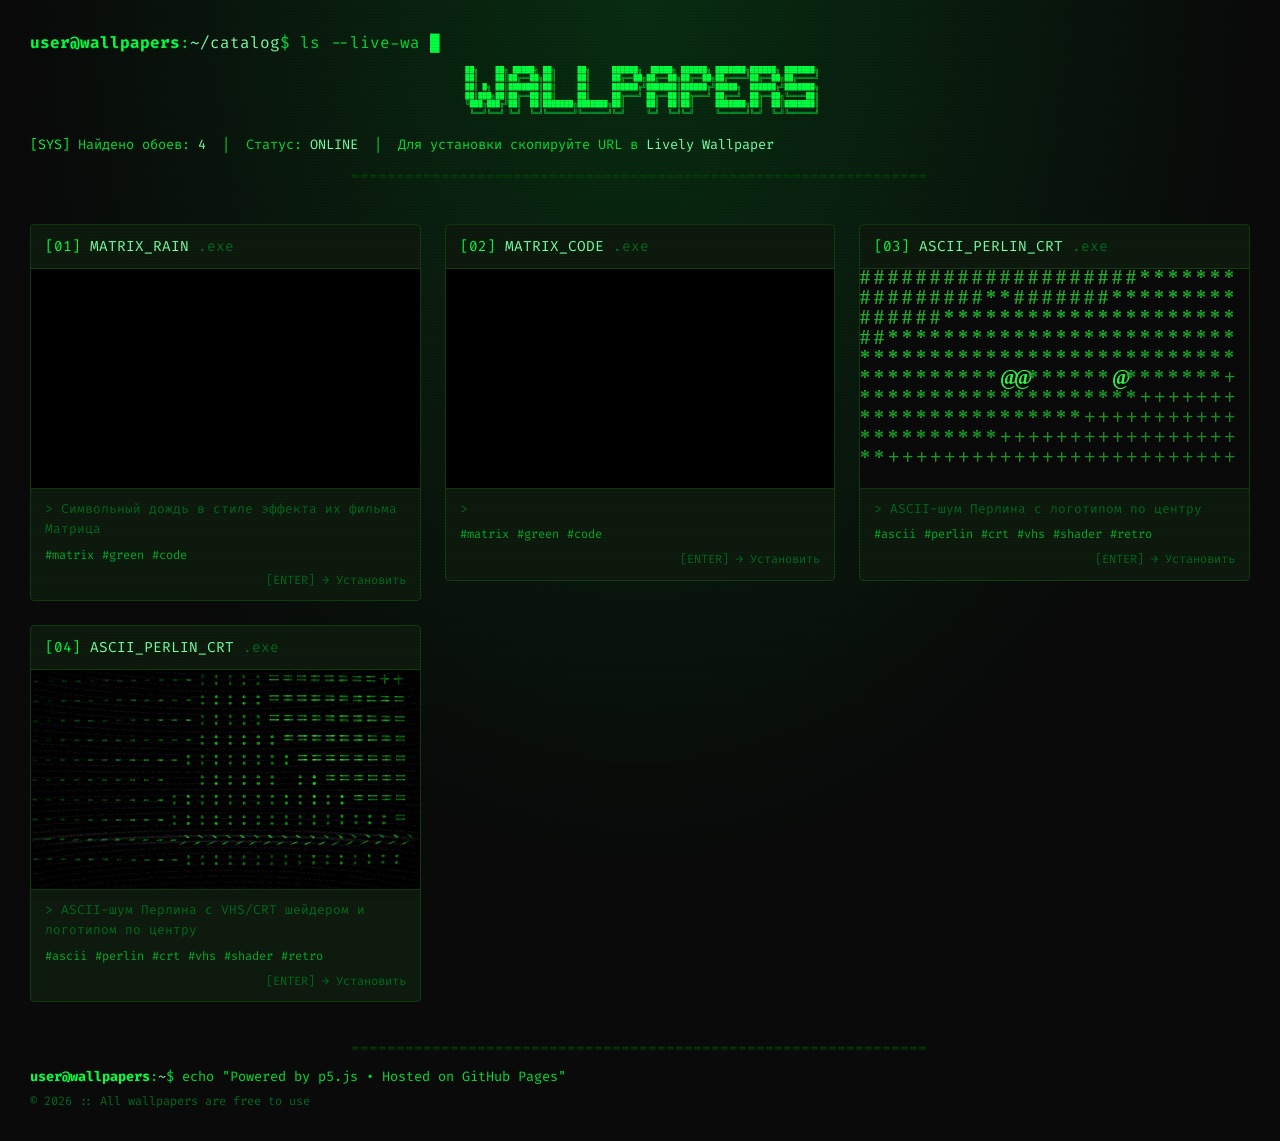
==== index.html @ b3fc092f "add ascii-perlin" ====
<!DOCTYPE html>
<html lang="ru">
<head>
  <meta charset="utf-8">
  <meta name="viewport" content="width=device-width, initial-scale=1.0">
  <title>wallpaper_hub :: terminal</title>
  <link rel="stylesheet" href="style.css">
</head>
<body>

  <!-- Фоновый эффект сканлайнов -->
  <div class="scanlines"></div>
  <div class="flicker"></div>

  <!-- Верхняя панель -->
  <header>
    <div class="header-line">
      <span class="prompt">user@wallpapers</span>:<span class="path">~/catalog</span>$
      <span class="typed">ls --live-wallpapers</span>
      <span class="cursor">█</span>
    </div>
    <div class="header-ascii">
<pre>
 ██╗    ██╗ █████╗ ██╗     ██╗     ██████╗  █████╗ ██████╗ ███████╗██████╗ ███████╗
 ██║    ██║██╔══██╗██║     ██║     ██╔══██╗██╔══██╗██╔══██╗██╔════╝██╔══██╗██╔════╝
 ██║ █╗ ██║███████║██║     ██║     ██████╔╝███████║██████╔╝█████╗  ██████╔╝███████╗
 ██║███╗██║██╔══██║██║     ██║     ██╔═══╝ ██╔══██║██╔═══╝ ██╔══╝  ██╔══██╗╚════██║
 ╚███╔███╔╝██║  ██║███████╗███████╗██║     ██║  ██║██║     ███████╗██║  ██║███████║
  ╚══╝╚══╝ ╚═╝  ╚═╝╚══════╝╚══════╝╚═╝     ╚═╝  ╚═╝╚═╝     ╚══════╝╚═╝  ╚═╝╚══════╝
</pre>
    </div>
    <p class="sys-info">
      <span class="green">[SYS]</span> Найдено обоев: <span id="count" class="bright">0</span>
      &nbsp;|&nbsp; Статус: <span class="bright">ONLINE</span>
      &nbsp;|&nbsp; Для установки скопируйте URL в <span class="bright">Lively Wallpaper</span>
    </p>
    <div class="divider">════════════════════════════════════════════════════════════════</div>
  </header>

  <!-- Галерея -->
  <main class="gallery" id="gallery"></main>

  <!-- Подвал -->
  <footer>
    <div class="divider">════════════════════════════════════════════════════════════════</div>
    <p>
      <span class="prompt">user@wallpapers</span>:<span class="path">~</span>$
      echo "Powered by p5.js • Hosted on GitHub Pages"
    </p>
    <p class="dim">© 2026 :: All wallpapers are free to use</p>
  </footer>

  <!-- Модальное окно -->
  <div class="modal" id="modal">
    <div class="modal-content">
      <div class="modal-header">
        <span class="bright" id="modal-title"></span>
        <span class="close" id="modal-close">[X]</span>
      </div>
      <div class="modal-body">
        <p><span class="green">&gt;</span> <span id="modal-desc" class="dim"></span></p>

        <p class="label"><span class="green">[URL]</span> Ссылка для Lively Wallpaper:</p>
        <div class="url-box">
          <input type="text" id="modal-url" readonly>
          <button id="copy-btn">[COPY]</button>
        </div>
        <p id="copy-status" class="copy-status"></p>

        <div class="instructions">
          <p class="green">┌─ Инструкция ─────────────────────────┐</p>
          <p class="green">│ 1. Скопируйте URL выше &nbsp;&nbsp;&nbsp;&nbsp;&nbsp;&nbsp;&nbsp;&nbsp;&nbsp;&nbsp;&nbsp;&nbsp;&nbsp;&nbsp;│</p>
          <p class="green">│ 2. Откройте <span class="bright">Lively Wallpaper</span> &nbsp;&nbsp;&nbsp;&nbsp;&nbsp;&nbsp;&nbsp;&nbsp;│</p>
          <p class="green">│ 3. Нажмите <span class="bright">[+]</span> → вставьте URL &nbsp;&nbsp;&nbsp;&nbsp;&nbsp;&nbsp;&nbsp;│</p>
          <p class="green">│ 4. Готово! &nbsp;&nbsp;&nbsp;&nbsp;&nbsp;&nbsp;&nbsp;&nbsp;&nbsp;&nbsp;&nbsp;&nbsp;&nbsp;&nbsp;&nbsp;&nbsp;&nbsp;&nbsp;&nbsp;&nbsp;&nbsp;&nbsp;&nbsp;&nbsp;&nbsp;&nbsp;│</p>
          <p class="green">└──────────────────────────────────────┘</p>
        </div>

        <a id="modal-preview" href="#" target="_blank" class="btn-preview">[&gt; PREVIEW]</a>
      </div>
    </div>
  </div>

  <script>
    const GITHUB_PAGES_BASE = 'https://invaer.github.io/my-wallpapers';

    const wallpapers = [
      {
        id: 'matrix-rain',
        title: 'MATRIX_RAIN',
        desc: 'Символьный дождь в стиле эффекта их фильма Матрица',
        tags: ['matrix', 'green', 'code']
      },
      {
        id: 'matrix-code',
        title: 'MATRIX_CODE',
        desc: '',
        tags: ['matrix', 'green', 'code']
      },
      {
        id: 'ascii-perlin',
        title: 'ASCII_PERLIN_CRT',
        desc: 'ASCII-шум Перлина с логотипом по центру',
        tags: ['ascii', 'perlin', 'crt', 'vhs', 'shader', 'retro']
      },
      // {
      //   id: 'ascii-perlin',
      //   title: 'ASCII_PERLIN_CRT',
      //   desc: 'ASCII-шум Перлина с логотипом по центру',
      //   tags: ['ascii', 'perlin', 'crt', 'vhs', 'shader', 'retro']
      // },
      {
        id: 'ascii-perlin-crt',
        title: 'ASCII_PERLIN_CRT',
        desc: 'ASCII-шум Перлина с VHS/CRT шейдером и логотипом по центру',
        tags: ['ascii', 'perlin', 'crt', 'vhs', 'shader', 'retro']
      }
    ];

    const gallery = document.getElementById('gallery');
    const countEl = document.getElementById('count');
    countEl.textContent = wallpapers.length;

    wallpapers.forEach((w, index) => {
      const card = document.createElement('div');
      card.className = 'card';
      card.innerHTML = `
        <div class="card-border">
          <div class="card-header">
            <span class="green">[${ (index + 1).toString().padStart(2, '0') }]</span>
            <span class="bright">${w.title}</span>
            <span class="dim">.exe</span>
          </div>
          <div class="card-preview">
            <iframe src="wallpapers/${w.id}/index.html" loading="lazy"></iframe>
            <div class="card-scanline"></div>
          </div>
          <div class="card-footer">
            <p class="dim">&gt; ${w.desc}</p>
            <div class="tags">
              ${w.tags.map(t => `<span class="tag">#${t}</span>`).join(' ')}
            </div>
            <p class="run-hint">[ENTER] → Установить</p>
          </div>
        </div>
      `;
      card.addEventListener('click', () => openModal(w));
      gallery.appendChild(card);
    });

    // Модалка
    const modal = document.getElementById('modal');
    const modalTitle = document.getElementById('modal-title');
    const modalDesc = document.getElementById('modal-desc');
    const modalUrl = document.getElementById('modal-url');
    const modalPreview = document.getElementById('modal-preview');
    const copyBtn = document.getElementById('copy-btn');
    const copyStatus = document.getElementById('copy-status');
    const modalClose = document.getElementById('modal-close');

    function openModal(w) {
      const url = `${GITHUB_PAGES_BASE}/wallpapers/${w.id}/index.html`;
      modalTitle.textContent = w.title;
      modalDesc.textContent = w.desc;
      modalUrl.value = url;
      modalPreview.href = url;
      copyStatus.textContent = '';
      copyBtn.textContent = '[COPY]';
      modal.classList.add('active');
    }

    modalClose.addEventListener('click', () => modal.classList.remove('active'));
    modal.addEventListener('click', (e) => {
      if (e.target === modal) modal.classList.remove('active');
    });
    document.addEventListener('keydown', (e) => {
      if (e.key === 'Escape') modal.classList.remove('active');
    });

    copyBtn.addEventListener('click', () => {
      navigator.clipboard.writeText(modalUrl.value).then(() => {
        copyBtn.textContent = '[OK!]';
        copyStatus.textContent = '> URL скопирован в буфер обмена ✓';
        copyStatus.style.color = '#00ff41';
        setTimeout(() => {
          copyBtn.textContent = '[COPY]';
          copyStatus.textContent = '';
        }, 3000);
      });
    });

    // Эффект печатания в заголовке
    const typedEl = document.querySelector('.typed');
    const fullText = typedEl.textContent;
    typedEl.textContent = '';
    let charIndex = 0;
    function typeWriter() {
      if (charIndex < fullText.length) {
        typedEl.textContent += fullText.charAt(charIndex);
        charIndex++;
        setTimeout(typeWriter, 60 + Math.random() * 80);
      }
    }
    setTimeout(typeWriter, 500);
  </script>

</body>
</html>
---- style.css ----
/* ═══════════════════════════════════════
   ШРИФТЫ
   ═══════════════════════════════════════ */
@import url('https://fonts.googleapis.com/css2?family=Fira+Code:wght@400;700&display=swap');

/* ═══════════════════════════════════════
   БАЗОВЫЕ
   ═══════════════════════════════════════ */
* {
  margin: 0;
  padding: 0;
  box-sizing: border-box;
}

:root {
  --green: #00ff41;
  --green-dim: #00aa2a;
  --green-dark: #004d00;
  --green-glow: rgba(0, 255, 65, 0.15);
  --bg: #0a0a0a;
  --bg-card: #0d1a0d;
  --border: #0f3d0f;
  --text: #00dd36;
  --text-dim: #006b1d;
  --bright: #7dffaa;
}

html {
  scrollbar-width: thin;
  scrollbar-color: var(--green-dark) var(--bg);
}

body {
  font-family: 'Fira Code', 'Courier New', monospace;
  background: var(--bg);
  color: var(--text);
  min-height: 100vh;
  line-height: 1.6;
  position: relative;
  overflow-x: hidden;
}

/* ═══════════════════════════════════════
   ЭФФЕКТЫ ТЕРМИНАЛА
   ═══════════════════════════════════════ */
.scanlines {
  position: fixed;
  inset: 0;
  pointer-events: none;
  z-index: 9999;
  background: repeating-linear-gradient(
    0deg,
    rgba(0, 0, 0, 0.08) 0px,
    rgba(0, 0, 0, 0.08) 1px,
    transparent 1px,
    transparent 3px
  );
}

.flicker {
  position: fixed;
  inset: 0;
  pointer-events: none;
  z-index: 9998;
  animation: flicker 0.15s infinite;
  opacity: 0;
}

@keyframes flicker {
  0%   { opacity: 0; }
  5%   { opacity: 0.02; }
  10%  { opacity: 0; }
  15%  { opacity: 0.03; }
  20%  { opacity: 0; }
  100% { opacity: 0; }
}

/* Свечение от текста на body */
body::before {
  content: '';
  position: fixed;
  inset: 0;
  pointer-events: none;
  background: radial-gradient(ellipse at 50% 0%, var(--green-glow) 0%, transparent 70%);
  z-index: -1;
}

/* ═══════════════════════════════════════
   УТИЛИТЫ
   ═══════════════════════════════════════ */
.green   { color: var(--green); }
.bright  { color: var(--bright); text-shadow: 0 0 8px var(--green-glow); }
.dim     { color: var(--text-dim); }

.prompt  { color: var(--green); font-weight: 700; }
.path    { color: var(--bright); }

.cursor {
  animation: blink 1s step-end infinite;
  color: var(--green);
}

@keyframes blink {
  50% { opacity: 0; }
}

.divider {
  color: var(--green-dark);
  text-align: center;
  overflow: hidden;
  font-size: 0.7rem;
  letter-spacing: 2px;
  padding: 8px 0;
}

/* ═══════════════════════════════════════
   HEADER
   ═══════════════════════════════════════ */
header {
  padding: 30px 30px 10px;
  max-width: 1400px;
  margin: 0 auto;
}

.header-line {
  font-size: 1rem;
  margin-bottom: 10px;
}

.header-ascii {
  text-align: center;
  overflow-x: auto;
}

.header-ascii pre {
  color: var(--green);
  font-size: 0.45rem;
  line-height: 1.2;
  display: inline-block;
  text-shadow: 0 0 10px var(--green-glow), 0 0 20px var(--green-glow);
}

.sys-info {
  font-size: 0.85rem;
  margin: 12px 0 4px;
}

/* ═══════════════════════════════════════
   ГАЛЕРЕЯ
   ═══════════════════════════════════════ */
.gallery {
  display: grid;
  grid-template-columns: repeat(auto-fill, minmax(380px, 1fr));
  gap: 24px;
  padding: 20px 30px;
  max-width: 1400px;
  margin: 0 auto;
}

/* ═══════════════════════════════════════
   КАРТОЧКА
   ═══════════════════════════════════════ */
.card {
  cursor: pointer;
  transition: transform 0.2s;
}

.card:hover {
  transform: scale(1.02);
}

.card:hover .card-border {
  border-color: var(--green);
  box-shadow:
    0 0 15px var(--green-glow),
    inset 0 0 15px var(--green-glow);
}

.card:hover .run-hint {
  color: var(--green);
}

.card-border {
  border: 1px solid var(--border);
  border-radius: 4px;
  background: var(--bg-card);
  overflow: hidden;
  transition: border-color 0.3s, box-shadow 0.3s;
}

.card-header {
  padding: 10px 14px;
  border-bottom: 1px solid var(--border);
  font-size: 0.9rem;
}

.card-preview {
  position: relative;
  aspect-ratio: 16 / 9;
  overflow: hidden;
  background: #000;
}

.card-preview iframe {
  width: 100%;
  height: 100%;
  border: none;
  pointer-events: none;
}

.card-scanline {
  position: absolute;
  inset: 0;
  pointer-events: none;
  background: repeating-linear-gradient(
    0deg,
    rgba(0, 0, 0, 0.06) 0px,
    rgba(0, 0, 0, 0.06) 1px,
    transparent 1px,
    transparent 2px
  );
}

.card-footer {
  padding: 10px 14px;
  border-top: 1px solid var(--border);
}

.card-footer p {
  font-size: 0.8rem;
}

.tags {
  margin: 6px 0;
  display: flex;
  gap: 8px;
  flex-wrap: wrap;
}

.tag {
  color: var(--green-dim);
  font-size: 0.75rem;
}

.run-hint {
  color: var(--text-dim);
  font-size: 0.75rem !important;
  text-align: right;
  transition: color 0.3s;
}

/* ═══════════════════════════════════════
   МОДАЛКА
   ═══════════════════════════════════════ */
.modal {
  display: none;
  position: fixed;
  inset: 0;
  background: rgba(0, 0, 0, 0.85);
  z-index: 5000;
  justify-content: center;
  align-items: center;
}

.modal.active {
  display: flex;
}

.modal-content {
  background: var(--bg);
  border: 1px solid var(--green);
  border-radius: 4px;
  max-width: 560px;
  width: 92%;
  box-shadow: 0 0 30px var(--green-glow), 0 0 60px rgba(0, 255, 65, 0.05);
}

.modal-header {
  display: flex;
  justify-content: space-between;
  align-items: center;
  padding: 12px 16px;
  border-bottom: 1px solid var(--border);
}

.modal-header .close {
  color: var(--text-dim);
  cursor: pointer;
  font-size: 0.9rem;
  transition: color 0.2s;
}

.modal-header .close:hover {
  color: #ff4444;
}

.modal-body {
  padding: 16px;
}

.modal-body .label {
  margin: 16px 0 8px;
  font-size: 0.85rem;
}

.url-box {
  display: flex;
  gap: 8px;
}

.url-box input {
  flex: 1;
  padding: 8px 12px;
  border: 1px solid var(--border);
  border-radius: 2px;
  background: #050505;
  color: var(--green);
  font-family: 'Fira Code', monospace;
  font-size: 0.8rem;
}

.url-box input:focus {
  outline: none;
  border-color: var(--green);
  box-shadow: 0 0 8px var(--green-glow);
}

.url-box button {
  padding: 8px 16px;
  border: 1px solid var(--green);
  border-radius: 2px;
  background: transparent;
  color: var(--green);
  font-family: 'Fira Code', monospace;
  font-size: 0.85rem;
  cursor: pointer;
  transition: all 0.2s;
  white-space: nowrap;
}

.url-box button:hover {
  background: var(--green);
  color: #000;
}

.copy-status {
  font-size: 0.8rem;
  margin-top: 6px;
  min-height: 1.4em;
}

.instructions {
  margin: 18px 0;
  font-size: 0.8rem;
  line-height: 1.8;
  color: var(--text-dim);
}

.btn-preview {
  display: inline-block;
  padding: 8px 20px;
  border: 1px solid var(--border);
  border-radius: 2px;
  color: var(--green);
  text-decoration: none;
  font-family: 'Fira Code', monospace;
  font-size: 0.85rem;
  transition: all 0.2s;
}

.btn-preview:hover {
  background: var(--green-dark);
  border-color: var(--green);
  text-shadow: 0 0 8px var(--green-glow);
}

/* ═══════════════════════════════════════
   FOOTER
   ═══════════════════════════════════════ */
footer {
  padding: 10px 30px 30px;
  max-width: 1400px;
  margin: 0 auto;
  font-size: 0.85rem;
}

footer .dim {
  font-size: 0.75rem;
  margin-top: 4px;
}

/* ═══════════════════════════════════════
   АДАПТИВ
   ═══════════════════════════════════════ */
@media (max-width: 768px) {
  .gallery {
    grid-template-columns: 1fr;
    padding: 16px;
  }

  header, footer {
    padding-left: 16px;
    padding-right: 16px;
  }

  .header-ascii pre {
    font-size: 0.28rem;
  }

  .instructions {
    font-size: 0.7rem;
  }
}

/* ═══════════════════════════════════════
   СКРОЛЛБАР
   ═══════════════════════════════════════ */
::-webkit-scrollbar {
  width: 6px;
}

::-webkit-scrollbar-track {
  background: var(--bg);
}

::-webkit-scrollbar-thumb {
  background: var(--green-dark);
  border-radius: 3px;
}

::-webkit-scrollbar-thumb:hover {
  background: var(--green-dim);
}

/* ═══════════════════════════════════════
   ВЫДЕЛЕНИЕ ТЕКСТА
   ═══════════════════════════════════════ */
::selection {
  background: var(--green);
  color: #000;
}
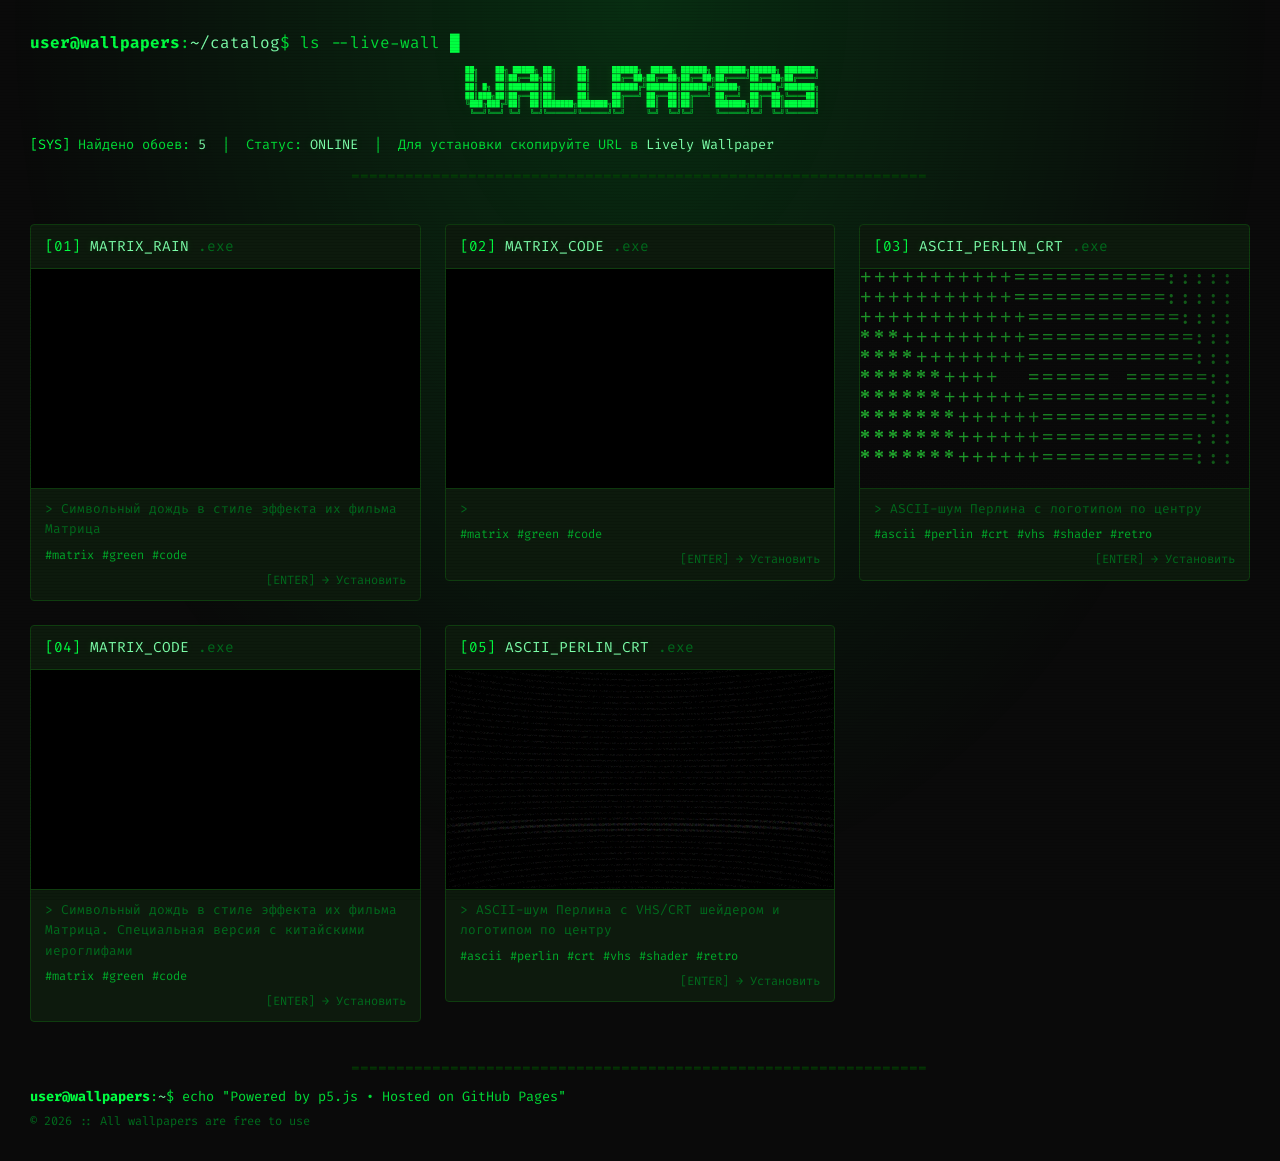
==== commit f3703980: "add matrix-code-cn" ====
--- a/index.html
+++ b/index.html
@@ -109,6 +109,12 @@
       //   desc: 'ASCII-шум Перлина с логотипом по центру',
       //   tags: ['ascii', 'perlin', 'crt', 'vhs', 'shader', 'retro']
       // },
+      {
+        id: 'matrix-code-cn',
+        title: 'MATRIX_CODE',
+        desc: 'Символьный дождь в стиле эффекта их фильма Матрица. Специальная версия с китайскими иероглифами',
+        tags: ['matrix', 'green', 'code']
+      },
       {
         id: 'ascii-perlin-crt',
         title: 'ASCII_PERLIN_CRT',
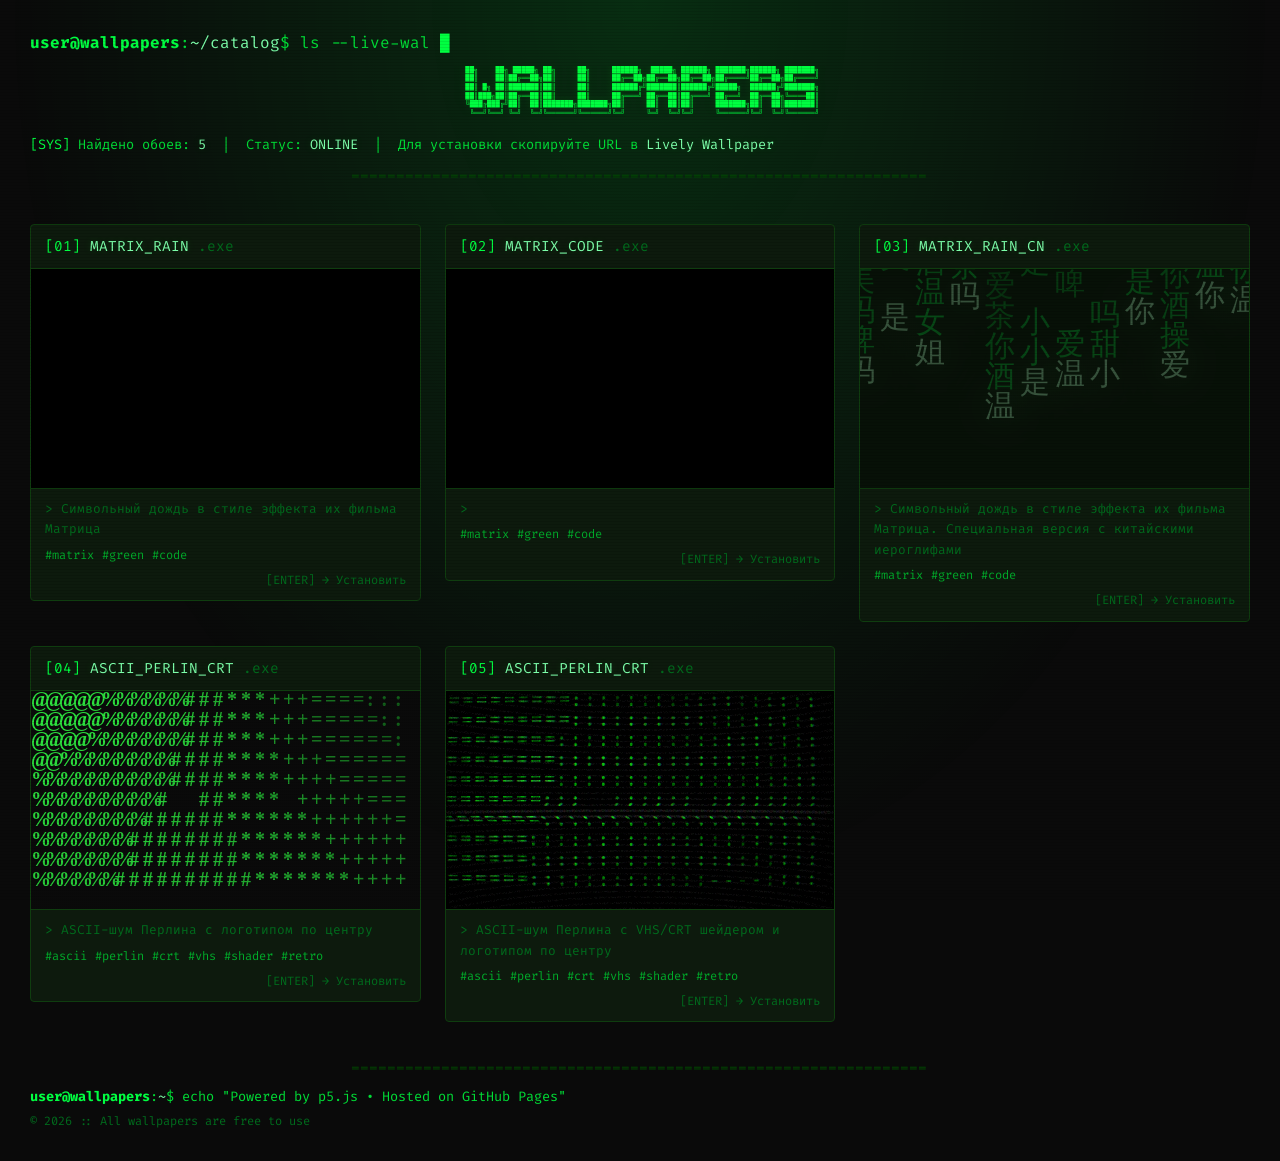
==== commit 23a511d7: "matrix-rain-cn fix" ====
--- a/index.html
+++ b/index.html
@@ -98,6 +98,12 @@
         tags: ['matrix', 'green', 'code']
       },
       {
+        id: 'matrix-rain-cn',
+        title: 'MATRIX_RAIN_CN',
+        desc: 'Символьный дождь в стиле эффекта их фильма Матрица. Специальная версия с китайскими иероглифами',
+        tags: ['matrix', 'green', 'code']
+      },
+      {
         id: 'ascii-perlin',
         title: 'ASCII_PERLIN_CRT',
         desc: 'ASCII-шум Перлина с логотипом по центру',
@@ -109,12 +115,6 @@
       //   desc: 'ASCII-шум Перлина с логотипом по центру',
       //   tags: ['ascii', 'perlin', 'crt', 'vhs', 'shader', 'retro']
       // },
-      {
-        id: 'matrix-code-cn',
-        title: 'MATRIX_CODE',
-        desc: 'Символьный дождь в стиле эффекта их фильма Матрица. Специальная версия с китайскими иероглифами',
-        tags: ['matrix', 'green', 'code']
-      },
       {
         id: 'ascii-perlin-crt',
         title: 'ASCII_PERLIN_CRT',
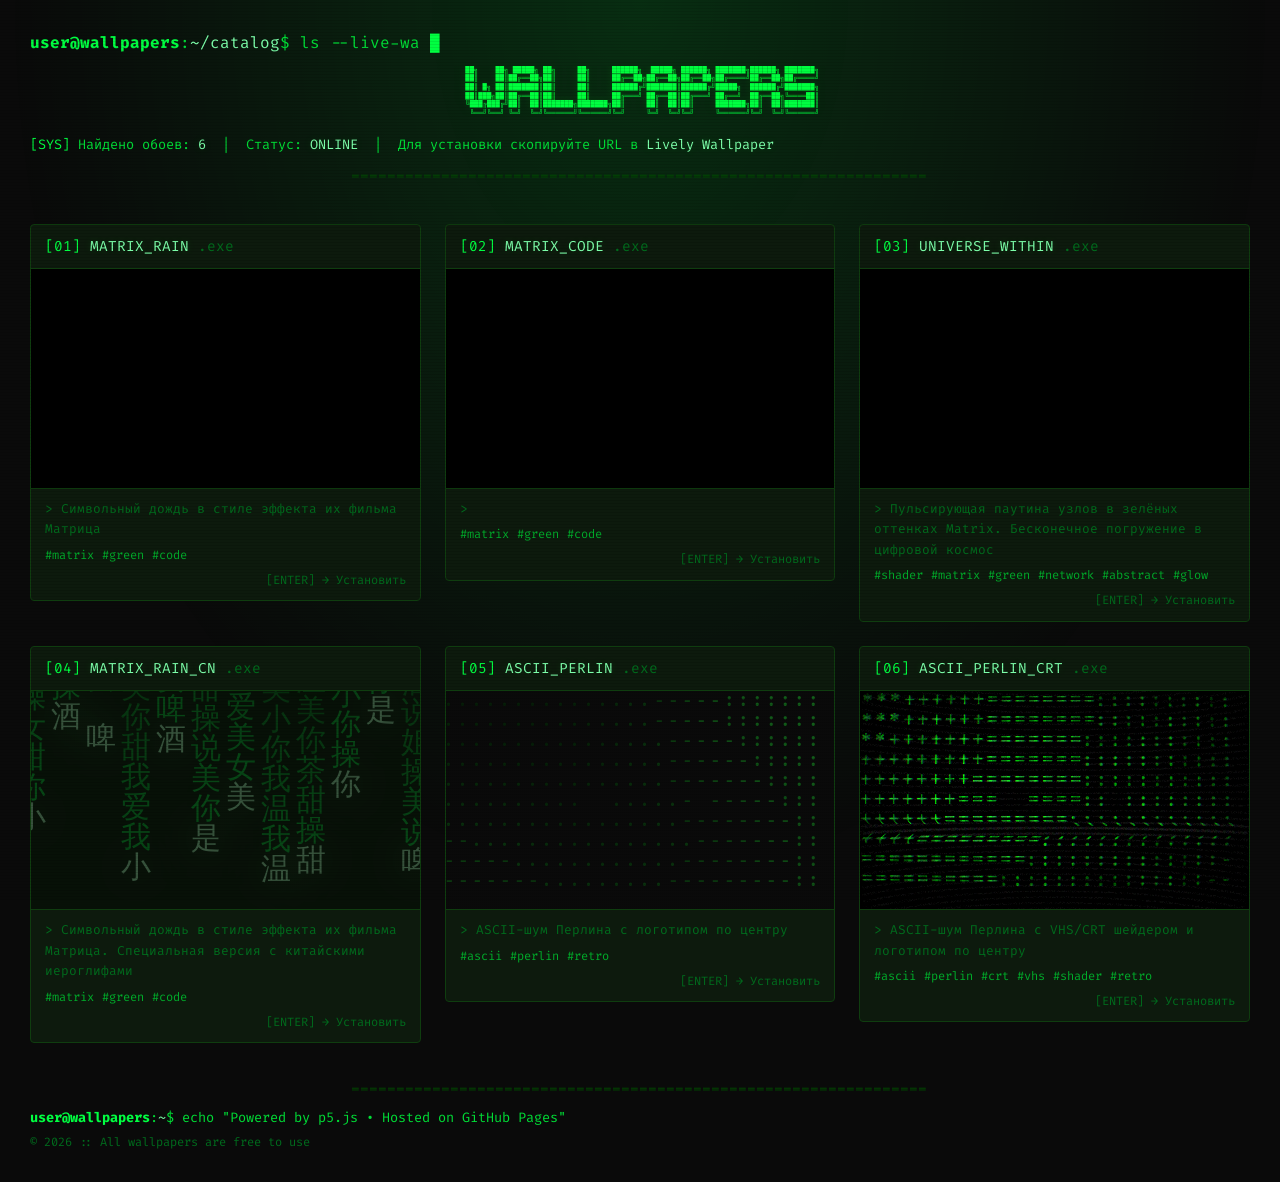
==== commit 133db442: "add universe-within" ====
--- a/index.html
+++ b/index.html
@@ -98,6 +98,12 @@
         tags: ['matrix', 'green', 'code']
       },
       {
+        id: 'universe-within',
+        title: 'UNIVERSE_WITHIN',
+        desc: 'Пульсирующая паутина узлов в зелёных оттенках Matrix. Бесконечное погружение в цифровой космос',
+        tags: ['shader', 'matrix', 'green', 'network', 'abstract', 'glow']
+      },
+      {
         id: 'matrix-rain-cn',
         title: 'MATRIX_RAIN_CN',
         desc: 'Символьный дождь в стиле эффекта их фильма Матрица. Специальная версия с китайскими иероглифами',
@@ -105,9 +111,9 @@
       },
       {
         id: 'ascii-perlin',
-        title: 'ASCII_PERLIN_CRT',
+        title: 'ASCII_PERLIN',
         desc: 'ASCII-шум Перлина с логотипом по центру',
-        tags: ['ascii', 'perlin', 'crt', 'vhs', 'shader', 'retro']
+        tags: ['ascii', 'perlin', 'retro']
       },
       // {
       //   id: 'ascii-perlin',
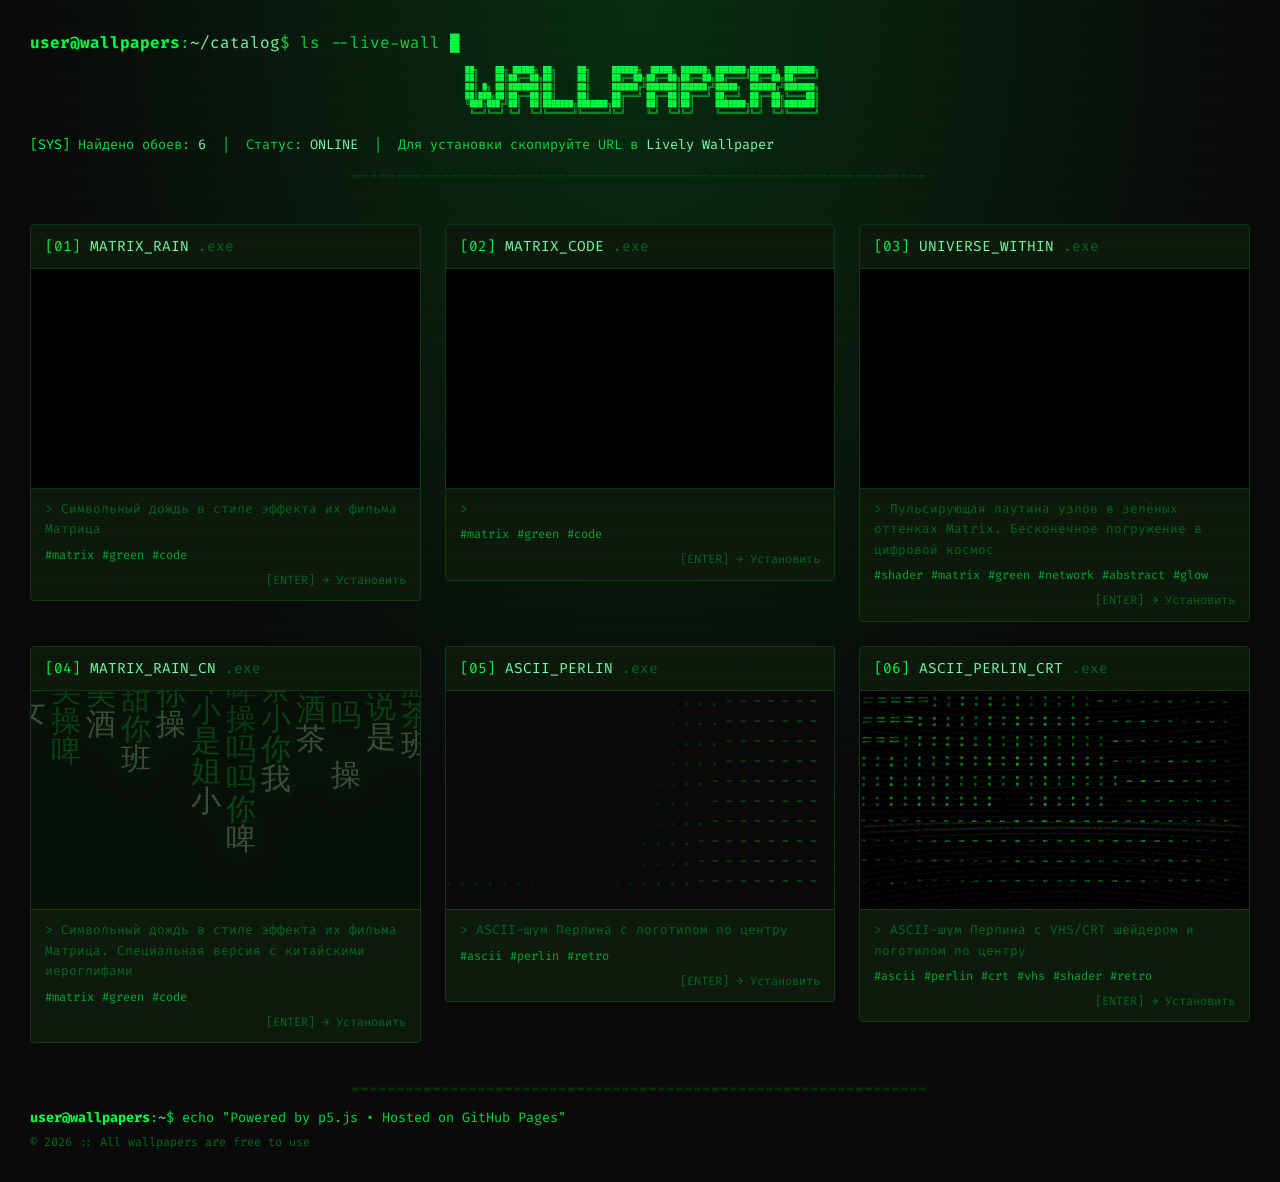
==== commit bf6fa822: "titles fix" ====
--- a/index.html
+++ b/index.html
@@ -115,12 +115,6 @@
         desc: 'ASCII-шум Перлина с логотипом по центру',
         tags: ['ascii', 'perlin', 'retro']
       },
-      // {
-      //   id: 'ascii-perlin',
-      //   title: 'ASCII_PERLIN_CRT',
-      //   desc: 'ASCII-шум Перлина с логотипом по центру',
-      //   tags: ['ascii', 'perlin', 'crt', 'vhs', 'shader', 'retro']
-      // },
       {
         id: 'ascii-perlin-crt',
         title: 'ASCII_PERLIN_CRT',
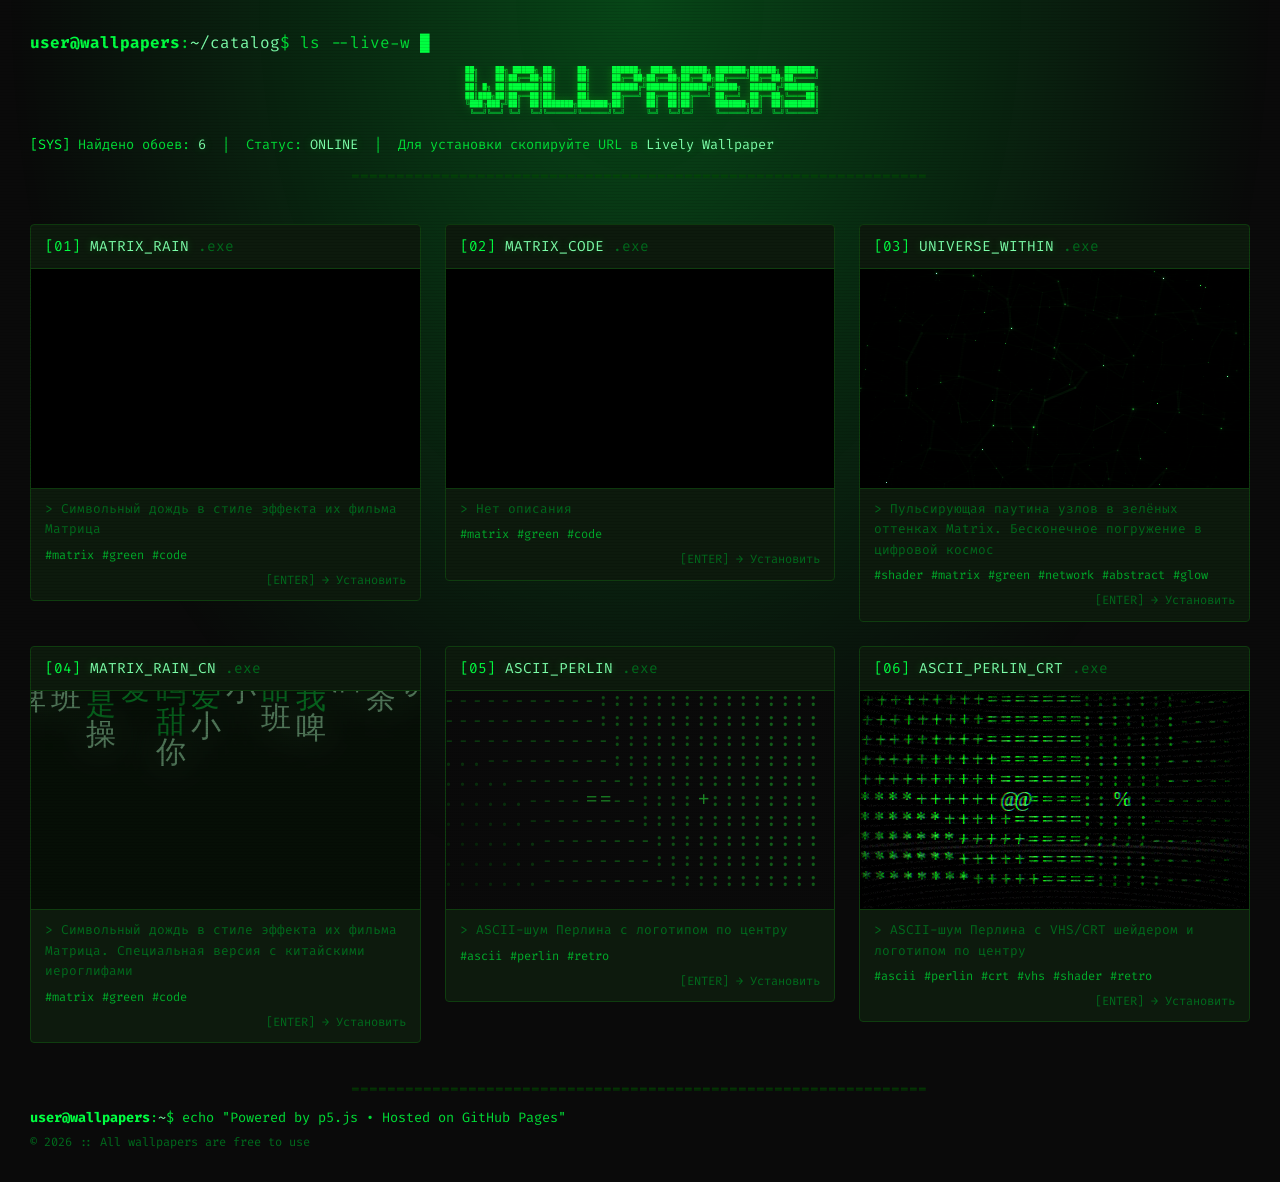
==== commit b72fb04a: "minor fix" ====
--- a/index.html
+++ b/index.html
@@ -5,6 +5,8 @@
   <meta name="viewport" content="width=device-width, initial-scale=1.0">
   <title>wallpaper_hub :: terminal</title>
   <link rel="stylesheet" href="style.css">
+  <!-- favicon (зелёный квадрат) -->
+  <link rel="icon" type="image/svg+xml" href="data:image/svg+xml,%3Csvg xmlns='http://www.w3.org/2000/svg' viewBox='0 0 100 100'%3E%3Crect width='100' height='100' fill='%2300ff41'/%3E%3C/svg%3E">
 </head>
 <body>
 
@@ -123,6 +125,11 @@
       }
     ];
 
+    // Функция для безопасного отображения описания
+    function getDisplayDesc(desc) {
+      return desc && desc.trim() !== '' ? desc : 'Нет описания';
+    }
+
     const gallery = document.getElementById('gallery');
     const countEl = document.getElementById('count');
     countEl.textContent = wallpapers.length;
@@ -130,6 +137,7 @@
     wallpapers.forEach((w, index) => {
       const card = document.createElement('div');
       card.className = 'card';
+      const displayDesc = getDisplayDesc(w.desc);
       card.innerHTML = `
         <div class="card-border">
           <div class="card-header">
@@ -138,11 +146,11 @@
             <span class="dim">.exe</span>
           </div>
           <div class="card-preview">
-            <iframe src="wallpapers/${w.id}/index.html" loading="lazy"></iframe>
+            <iframe src="wallpapers/${w.id}/index.html" loading="lazy" sandbox="allow-same-origin allow-scripts allow-popups allow-forms"></iframe>
             <div class="card-scanline"></div>
           </div>
           <div class="card-footer">
-            <p class="dim">&gt; ${w.desc}</p>
+            <p class="dim">&gt; ${displayDesc}</p>
             <div class="tags">
               ${w.tags.map(t => `<span class="tag">#${t}</span>`).join(' ')}
             </div>
@@ -167,11 +175,12 @@
     function openModal(w) {
       const url = `${GITHUB_PAGES_BASE}/wallpapers/${w.id}/index.html`;
       modalTitle.textContent = w.title;
-      modalDesc.textContent = w.desc;
+      modalDesc.textContent = getDisplayDesc(w.desc);
       modalUrl.value = url;
       modalPreview.href = url;
       copyStatus.textContent = '';
       copyBtn.textContent = '[COPY]';
+      copyBtn.style.borderColor = ''; // сброс стиля
       modal.classList.add('active');
     }
 
@@ -185,13 +194,22 @@
 
     copyBtn.addEventListener('click', () => {
       navigator.clipboard.writeText(modalUrl.value).then(() => {
+        // Визуальная обратная связь
         copyBtn.textContent = '[OK!]';
+        copyBtn.style.borderColor = '#00ff41';
+        copyBtn.style.backgroundColor = '#00ff4122';
         copyStatus.textContent = '> URL скопирован в буфер обмена ✓';
         copyStatus.style.color = '#00ff41';
         setTimeout(() => {
           copyBtn.textContent = '[COPY]';
+          copyBtn.style.borderColor = '';
+          copyBtn.style.backgroundColor = '';
           copyStatus.textContent = '';
         }, 3000);
+      }).catch(() => {
+        copyStatus.textContent = '> Ошибка: не удалось скопировать';
+        copyStatus.style.color = '#ff4444';
+        setTimeout(() => copyStatus.textContent = '', 2000);
       });
     });
 
--- a/style.css
+++ b/style.css
@@ -16,7 +16,7 @@
   --green: #00ff41;
   --green-dim: #00aa2a;
   --green-dark: #004d00;
-  --green-glow: rgba(0, 255, 65, 0.15);
+  --green-glow: rgba(0, 255, 65, 0.25);
   --bg: #0a0a0a;
   --bg-card: #0d1a0d;
   --border: #0f3d0f;
@@ -146,7 +146,7 @@
 }
 
 /* ═══════════════════════════════════════
-   ГАЛЕРЕЯ
+   ГАЛЕРЕЯ (анимация появления)
    ═══════════════════════════════════════ */
 .gallery {
   display: grid;
@@ -157,13 +157,30 @@
   margin: 0 auto;
 }
 
-/* ═══════════════════════════════════════
-   КАРТОЧКА
-   ═══════════════════════════════════════ */
 .card {
   cursor: pointer;
-  transition: transform 0.2s;
-}
+  transition: transform 0.2s ease, box-shadow 0.2s;
+  animation: fadeSlideUp 0.5s ease-out backwards;
+}
+
+@keyframes fadeSlideUp {
+  from {
+    opacity: 0;
+    transform: translateY(20px);
+  }
+  to {
+    opacity: 1;
+    transform: translateY(0);
+  }
+}
+
+/* Задержки для карточек (плавный вход) */
+.card:nth-child(1) { animation-delay: 0.05s; }
+.card:nth-child(2) { animation-delay: 0.10s; }
+.card:nth-child(3) { animation-delay: 0.15s; }
+.card:nth-child(4) { animation-delay: 0.20s; }
+.card:nth-child(5) { animation-delay: 0.25s; }
+.card:nth-child(6) { animation-delay: 0.30s; }
 
 .card:hover {
   transform: scale(1.02);
@@ -172,12 +189,13 @@
 .card:hover .card-border {
   border-color: var(--green);
   box-shadow:
-    0 0 15px var(--green-glow),
-    inset 0 0 15px var(--green-glow);
+    0 0 18px var(--green-glow),
+    inset 0 0 8px var(--green-glow);
 }
 
 .card:hover .run-hint {
   color: var(--green);
+  text-shadow: 0 0 4px var(--green-glow);
 }
 
 .card-border {
@@ -240,17 +258,22 @@
 .tag {
   color: var(--green-dim);
   font-size: 0.75rem;
+  transition: color 0.2s;
+}
+
+.card:hover .tag {
+  color: var(--green);
 }
 
 .run-hint {
   color: var(--text-dim);
   font-size: 0.75rem !important;
   text-align: right;
-  transition: color 0.3s;
-}
-
-/* ═══════════════════════════════════════
-   МОДАЛКА
+  transition: color 0.3s, text-shadow 0.3s;
+}
+
+/* ═══════════════════════════════════════
+   МОДАЛКА (плавное появление)
    ═══════════════════════════════════════ */
 .modal {
   display: none;
@@ -264,6 +287,12 @@
 
 .modal.active {
   display: flex;
+  animation: fadeBg 0.2s ease;
+}
+
+@keyframes fadeBg {
+  from { background: rgba(0, 0, 0, 0); }
+  to   { background: rgba(0, 0, 0, 0.85); }
 }
 
 .modal-content {
@@ -273,6 +302,18 @@
   max-width: 560px;
   width: 92%;
   box-shadow: 0 0 30px var(--green-glow), 0 0 60px rgba(0, 255, 65, 0.05);
+  transform: scale(0.95);
+  transition: transform 0.2s ease;
+}
+
+.modal.active .modal-content {
+  transform: scale(1);
+  animation: modalPop 0.2s ease-out;
+}
+
+@keyframes modalPop {
+  from { transform: scale(0.95); opacity: 0; }
+  to   { transform: scale(1); opacity: 1; }
 }
 
 .modal-header {
@@ -292,6 +333,7 @@
 
 .modal-header .close:hover {
   color: #ff4444;
+  text-shadow: 0 0 5px #ff4444;
 }
 
 .modal-body {
@@ -306,10 +348,12 @@
 .url-box {
   display: flex;
   gap: 8px;
+  flex-wrap: wrap;
 }
 
 .url-box input {
   flex: 1;
+  min-width: 180px;
   padding: 8px 12px;
   border: 1px solid var(--border);
   border-radius: 2px;
@@ -341,6 +385,11 @@
 .url-box button:hover {
   background: var(--green);
   color: #000;
+  box-shadow: 0 0 10px var(--green-glow);
+}
+
+.url-box button:active {
+  transform: scale(0.97);
 }
 
 .copy-status {
@@ -354,6 +403,7 @@
   font-size: 0.8rem;
   line-height: 1.8;
   color: var(--text-dim);
+  font-family: monospace;
 }
 
 .btn-preview {
@@ -372,6 +422,7 @@
   background: var(--green-dark);
   border-color: var(--green);
   text-shadow: 0 0 8px var(--green-glow);
+  box-shadow: 0 0 12px var(--green-glow);
 }
 
 /* ═══════════════════════════════════════
@@ -410,22 +461,32 @@
   .instructions {
     font-size: 0.7rem;
   }
+
+  .url-box {
+    flex-direction: column;
+  }
+
+  .url-box button {
+    width: 100%;
+  }
 }
 
 /* ═══════════════════════════════════════
    СКРОЛЛБАР
    ═══════════════════════════════════════ */
 ::-webkit-scrollbar {
-  width: 6px;
+  width: 8px;
+  height: 8px;
 }
 
 ::-webkit-scrollbar-track {
   background: var(--bg);
+  border-radius: 4px;
 }
 
 ::-webkit-scrollbar-thumb {
   background: var(--green-dark);
-  border-radius: 3px;
+  border-radius: 4px;
 }
 
 ::-webkit-scrollbar-thumb:hover {
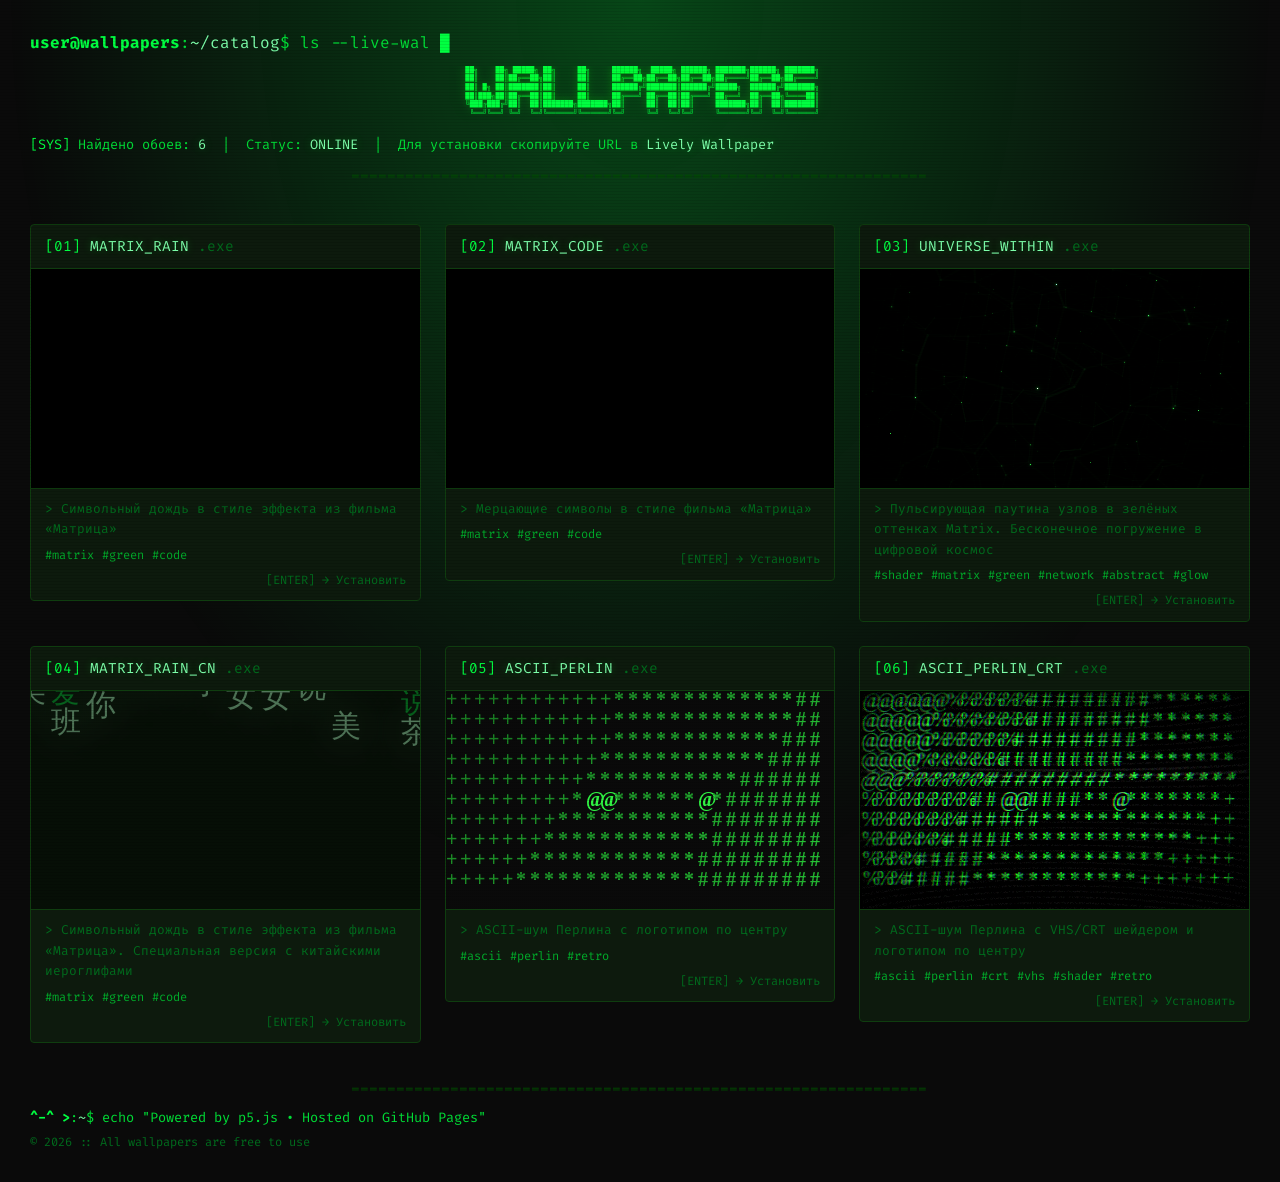
==== commit 3e1e26b6: "micro title fixes" ====
--- a/index.html
+++ b/index.html
@@ -6,7 +6,7 @@
   <title>wallpaper_hub :: terminal</title>
   <link rel="stylesheet" href="style.css">
   <!-- favicon (зелёный квадрат) -->
-  <link rel="icon" type="image/svg+xml" href="data:image/svg+xml,%3Csvg xmlns='http://www.w3.org/2000/svg' viewBox='0 0 100 100'%3E%3Crect width='100' height='100' fill='%2300ff41'/%3E%3C/svg%3E">
+  <link rel="icon" href="res/MurMurch G.png">
 </head>
 <body>
 
@@ -46,7 +46,7 @@
   <footer>
     <div class="divider">════════════════════════════════════════════════════════════════</div>
     <p>
-      <span class="prompt">user@wallpapers</span>:<span class="path">~</span>$
+      <span class="prompt">^-^ ></span>:<span class="path">~</span>$
       echo "Powered by p5.js • Hosted on GitHub Pages"
     </p>
     <p class="dim">© 2026 :: All wallpapers are free to use</p>
@@ -90,13 +90,13 @@
       {
         id: 'matrix-rain',
         title: 'MATRIX_RAIN',
-        desc: 'Символьный дождь в стиле эффекта их фильма Матрица',
+        desc: 'Символьный дождь в стиле эффекта из фильма «Матрица»',
         tags: ['matrix', 'green', 'code']
       },
       {
         id: 'matrix-code',
         title: 'MATRIX_CODE',
-        desc: '',
+        desc: 'Мерцающие символы в стиле фильма «Матрица»',
         tags: ['matrix', 'green', 'code']
       },
       {
@@ -108,7 +108,7 @@
       {
         id: 'matrix-rain-cn',
         title: 'MATRIX_RAIN_CN',
-        desc: 'Символьный дождь в стиле эффекта их фильма Матрица. Специальная версия с китайскими иероглифами',
+        desc: 'Символьный дождь в стиле эффекта из фильма «Матрица». Специальная версия с китайскими иероглифами',
         tags: ['matrix', 'green', 'code']
       },
       {
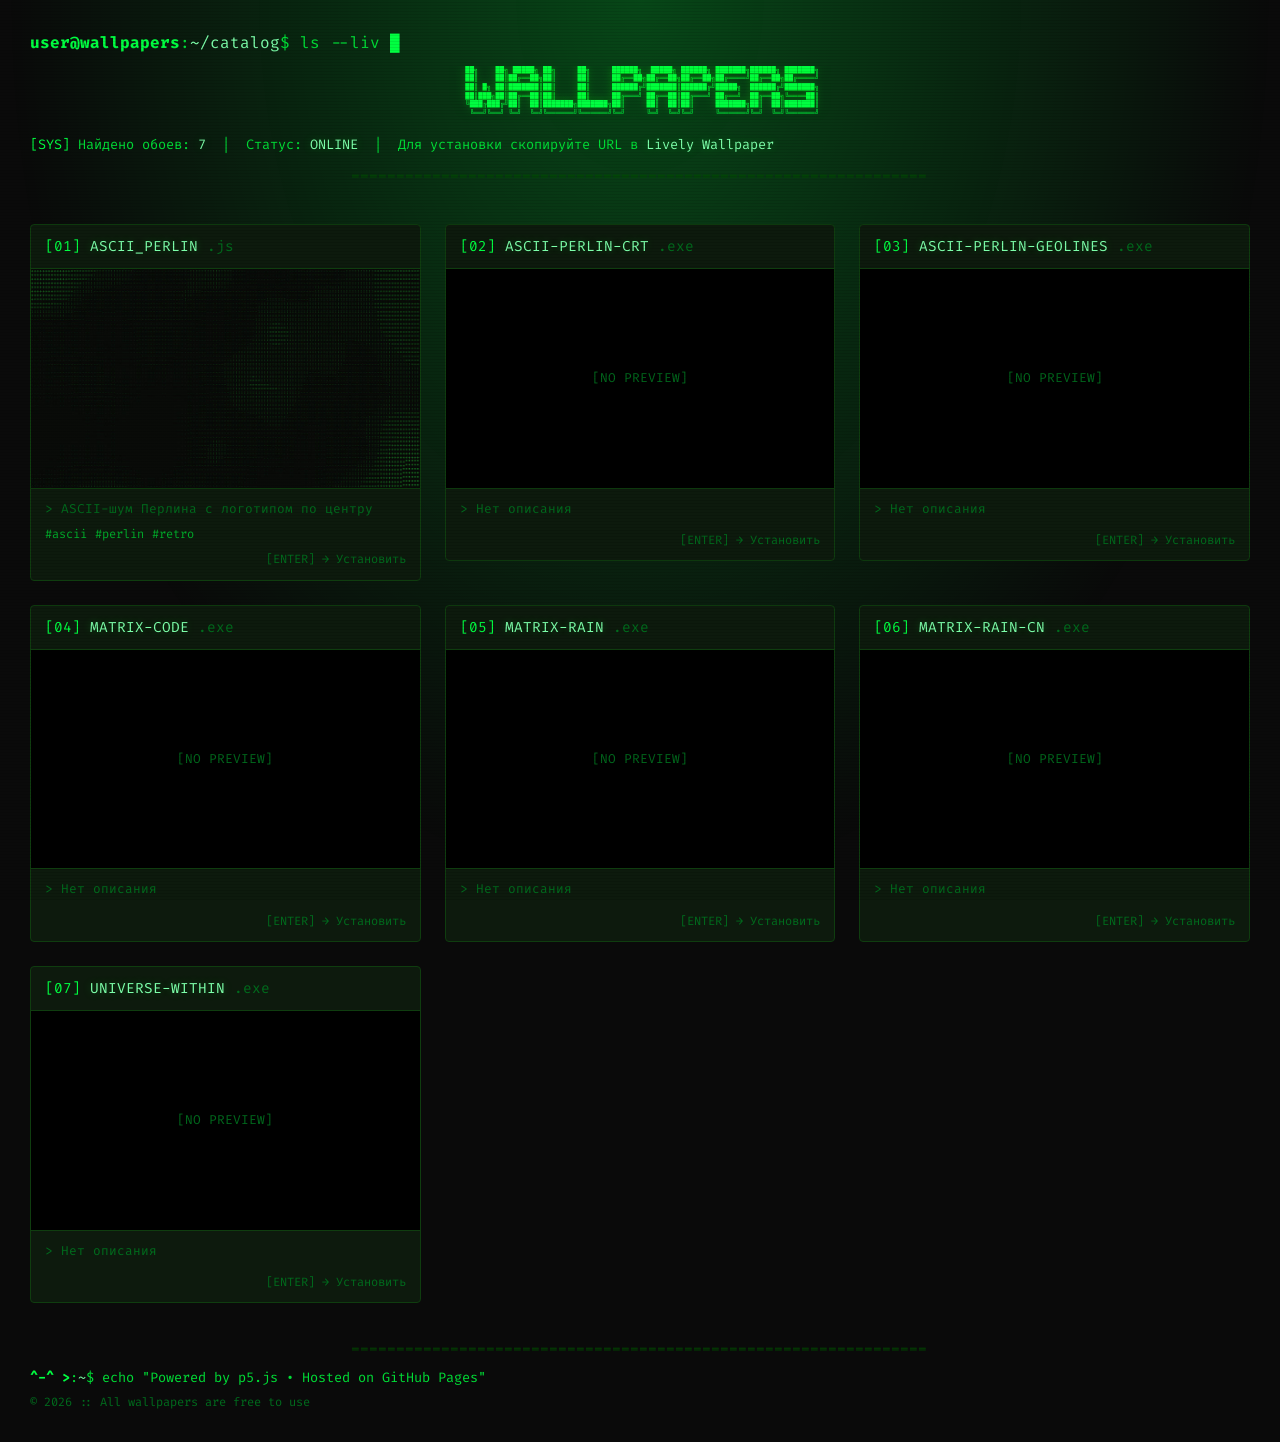
==== commit e6728f48: "fix: shaders, error handling, manifest, grid snapping, .nojekyll" ====
--- a/index.html
+++ b/index.html
@@ -1,232 +1,274 @@
-<!DOCTYPE html>
+<!doctype html>
 <html lang="ru">
-<head>
-  <meta charset="utf-8">
-  <meta name="viewport" content="width=device-width, initial-scale=1.0">
-  <title>wallpaper_hub :: terminal</title>
-  <link rel="stylesheet" href="style.css">
-  <!-- favicon (зелёный квадрат) -->
-  <link rel="icon" href="res/MurMurch G.png">
-</head>
-<body>
-
-  <!-- Фоновый эффект сканлайнов -->
-  <div class="scanlines"></div>
-  <div class="flicker"></div>
-
-  <!-- Верхняя панель -->
-  <header>
-    <div class="header-line">
-      <span class="prompt">user@wallpapers</span>:<span class="path">~/catalog</span>$
-      <span class="typed">ls --live-wallpapers</span>
-      <span class="cursor">█</span>
-    </div>
-    <div class="header-ascii">
-<pre>
+    <head>
+        <meta charset="utf-8" />
+        <meta name="viewport" content="width=device-width, initial-scale=1.0" />
+        <title>wallpaper_hub :: terminal</title>
+        <link rel="stylesheet" href="style.css" />
+        <link rel="icon" href="res/MurMurch G.png" />
+    </head>
+    <body>
+        <!-- Фоновый эффект сканлайнов -->
+        <div class="scanlines"></div>
+        <div class="flicker"></div>
+
+        <!-- Верхняя панель -->
+        <header>
+            <div class="header-line">
+                <span class="prompt">user@wallpapers</span>:<span class="path"
+                    >~/catalog</span
+                >$
+                <span class="typed">ls --live-wallpapers</span>
+                <span class="cursor">█</span>
+            </div>
+            <div class="header-ascii">
+                <pre>
  ██╗    ██╗ █████╗ ██╗     ██╗     ██████╗  █████╗ ██████╗ ███████╗██████╗ ███████╗
  ██║    ██║██╔══██╗██║     ██║     ██╔══██╗██╔══██╗██╔══██╗██╔════╝██╔══██╗██╔════╝
  ██║ █╗ ██║███████║██║     ██║     ██████╔╝███████║██████╔╝█████╗  ██████╔╝███████╗
  ██║███╗██║██╔══██║██║     ██║     ██╔═══╝ ██╔══██║██╔═══╝ ██╔══╝  ██╔══██╗╚════██║
  ╚███╔███╔╝██║  ██║███████╗███████╗██║     ██║  ██║██║     ███████╗██║  ██║███████║
   ╚══╝╚══╝ ╚═╝  ╚═╝╚══════╝╚══════╝╚═╝     ╚═╝  ╚═╝╚═╝     ╚══════╝╚═╝  ╚═╝╚══════╝
-</pre>
-    </div>
-    <p class="sys-info">
-      <span class="green">[SYS]</span> Найдено обоев: <span id="count" class="bright">0</span>
-      &nbsp;|&nbsp; Статус: <span class="bright">ONLINE</span>
-      &nbsp;|&nbsp; Для установки скопируйте URL в <span class="bright">Lively Wallpaper</span>
-    </p>
-    <div class="divider">════════════════════════════════════════════════════════════════</div>
-  </header>
-
-  <!-- Галерея -->
-  <main class="gallery" id="gallery"></main>
-
-  <!-- Подвал -->
-  <footer>
-    <div class="divider">════════════════════════════════════════════════════════════════</div>
-    <p>
-      <span class="prompt">^-^ ></span>:<span class="path">~</span>$
-      echo "Powered by p5.js • Hosted on GitHub Pages"
-    </p>
-    <p class="dim">© 2026 :: All wallpapers are free to use</p>
-  </footer>
-
-  <!-- Модальное окно -->
-  <div class="modal" id="modal">
-    <div class="modal-content">
-      <div class="modal-header">
-        <span class="bright" id="modal-title"></span>
-        <span class="close" id="modal-close">[X]</span>
-      </div>
-      <div class="modal-body">
-        <p><span class="green">&gt;</span> <span id="modal-desc" class="dim"></span></p>
-
-        <p class="label"><span class="green">[URL]</span> Ссылка для Lively Wallpaper:</p>
-        <div class="url-box">
-          <input type="text" id="modal-url" readonly>
-          <button id="copy-btn">[COPY]</button>
+</pre
+                >
+            </div>
+            <p class="sys-info">
+                <span class="green">[SYS]</span> Найдено обоев:
+                <span id="count" class="bright">0</span> &nbsp;|&nbsp; Статус:
+                <span class="bright">ONLINE</span> &nbsp;|&nbsp; Для установки
+                скопируйте URL в <span class="bright">Lively Wallpaper</span>
+            </p>
+            <div class="divider">
+                ════════════════════════════════════════════════════════════════
+            </div>
+        </header>
+
+        <!-- Галерея -->
+        <main class="gallery" id="gallery"></main>
+
+        <!-- Подвал -->
+        <footer>
+            <div class="divider">
+                ════════════════════════════════════════════════════════════════
+            </div>
+            <p>
+                <span class="prompt">^-^ ></span>:<span class="path">~</span>$
+                echo "Powered by p5.js • Hosted on GitHub Pages"
+            </p>
+            <p class="dim">© 2026 :: All wallpapers are free to use</p>
+        </footer>
+
+        <!-- Модальное окно -->
+        <div class="modal" id="modal">
+            <div class="modal-content">
+                <div class="modal-header">
+                    <span class="bright" id="modal-title"></span>
+                    <span class="close" id="modal-close">[X]</span>
+                </div>
+                <div class="modal-body">
+                    <p>
+                        <span class="green">&gt;</span>
+                        <span id="modal-desc" class="dim"></span>
+                    </p>
+
+                    <p class="label">
+                        <span class="green">[URL]</span> Ссылка для Lively
+                        Wallpaper:
+                    </p>
+                    <div class="url-box">
+                        <input type="text" id="modal-url" readonly />
+                        <button id="copy-btn">[COPY]</button>
+                    </div>
+                    <p id="copy-status" class="copy-status"></p>
+
+                    <div class="instructions">
+                        <p class="green">
+                            ┌─ Инструкция ─────────────────────────┐
+                        </p>
+                        <p class="green">
+                            │ 1. Скопируйте URL выше
+                            &nbsp;&nbsp;&nbsp;&nbsp;&nbsp;&nbsp;&nbsp;&nbsp;&nbsp;&nbsp;&nbsp;&nbsp;&nbsp;&nbsp;│
+                        </p>
+                        <p class="green">
+                            │ 2. Откройте
+                            <span class="bright">Lively Wallpaper</span>
+                            &nbsp;&nbsp;&nbsp;&nbsp;&nbsp;&nbsp;&nbsp;&nbsp;│
+                        </p>
+                        <p class="green">
+                            │ 3. Нажмите <span class="bright">[+]</span> →
+                            вставьте URL
+                            &nbsp;&nbsp;&nbsp;&nbsp;&nbsp;&nbsp;&nbsp;│
+                        </p>
+                        <p class="green">
+                            │ 4. Готово!
+                            &nbsp;&nbsp;&nbsp;&nbsp;&nbsp;&nbsp;&nbsp;&nbsp;&nbsp;&nbsp;&nbsp;&nbsp;&nbsp;&nbsp;&nbsp;&nbsp;&nbsp;&nbsp;&nbsp;&nbsp;&nbsp;&nbsp;&nbsp;&nbsp;&nbsp;&nbsp;│
+                        </p>
+                        <p class="green">
+                            └──────────────────────────────────────┘
+                        </p>
+                    </div>
+
+                    <a
+                        id="modal-preview"
+                        href="#"
+                        target="_blank"
+                        class="btn-preview"
+                        >[&gt; PREVIEW]</a
+                    >
+                </div>
+            </div>
         </div>
-        <p id="copy-status" class="copy-status"></p>
-
-        <div class="instructions">
-          <p class="green">┌─ Инструкция ─────────────────────────┐</p>
-          <p class="green">│ 1. Скопируйте URL выше &nbsp;&nbsp;&nbsp;&nbsp;&nbsp;&nbsp;&nbsp;&nbsp;&nbsp;&nbsp;&nbsp;&nbsp;&nbsp;&nbsp;│</p>
-          <p class="green">│ 2. Откройте <span class="bright">Lively Wallpaper</span> &nbsp;&nbsp;&nbsp;&nbsp;&nbsp;&nbsp;&nbsp;&nbsp;│</p>
-          <p class="green">│ 3. Нажмите <span class="bright">[+]</span> → вставьте URL &nbsp;&nbsp;&nbsp;&nbsp;&nbsp;&nbsp;&nbsp;│</p>
-          <p class="green">│ 4. Готово! &nbsp;&nbsp;&nbsp;&nbsp;&nbsp;&nbsp;&nbsp;&nbsp;&nbsp;&nbsp;&nbsp;&nbsp;&nbsp;&nbsp;&nbsp;&nbsp;&nbsp;&nbsp;&nbsp;&nbsp;&nbsp;&nbsp;&nbsp;&nbsp;&nbsp;&nbsp;│</p>
-          <p class="green">└──────────────────────────────────────┘</p>
-        </div>
-
-        <a id="modal-preview" href="#" target="_blank" class="btn-preview">[&gt; PREVIEW]</a>
-      </div>
-    </div>
-  </div>
-
-  <script>
-    const GITHUB_PAGES_BASE = 'https://invaer.github.io/my-wallpapers';
-
-    const wallpapers = [
-      {
-        id: 'matrix-rain',
-        title: 'MATRIX_RAIN',
-        desc: 'Символьный дождь в стиле эффекта из фильма «Матрица»',
-        tags: ['matrix', 'green', 'code']
-      },
-      {
-        id: 'matrix-code',
-        title: 'MATRIX_CODE',
-        desc: 'Мерцающие символы в стиле фильма «Матрица»',
-        tags: ['matrix', 'green', 'code']
-      },
-      {
-        id: 'universe-within',
-        title: 'UNIVERSE_WITHIN',
-        desc: 'Пульсирующая паутина узлов в зелёных оттенках Matrix. Бесконечное погружение в цифровой космос',
-        tags: ['shader', 'matrix', 'green', 'network', 'abstract', 'glow']
-      },
-      {
-        id: 'matrix-rain-cn',
-        title: 'MATRIX_RAIN_CN',
-        desc: 'Символьный дождь в стиле эффекта из фильма «Матрица». Специальная версия с китайскими иероглифами',
-        tags: ['matrix', 'green', 'code']
-      },
-      {
-        id: 'ascii-perlin',
-        title: 'ASCII_PERLIN',
-        desc: 'ASCII-шум Перлина с логотипом по центру',
-        tags: ['ascii', 'perlin', 'retro']
-      },
-      {
-        id: 'ascii-perlin-crt',
-        title: 'ASCII_PERLIN_CRT',
-        desc: 'ASCII-шум Перлина с VHS/CRT шейдером и логотипом по центру',
-        tags: ['ascii', 'perlin', 'crt', 'vhs', 'shader', 'retro']
-      }
-    ];
-
-    // Функция для безопасного отображения описания
-    function getDisplayDesc(desc) {
-      return desc && desc.trim() !== '' ? desc : 'Нет описания';
-    }
-
-    const gallery = document.getElementById('gallery');
-    const countEl = document.getElementById('count');
-    countEl.textContent = wallpapers.length;
-
-    wallpapers.forEach((w, index) => {
-      const card = document.createElement('div');
-      card.className = 'card';
-      const displayDesc = getDisplayDesc(w.desc);
-      card.innerHTML = `
-        <div class="card-border">
-          <div class="card-header">
-            <span class="green">[${ (index + 1).toString().padStart(2, '0') }]</span>
-            <span class="bright">${w.title}</span>
-            <span class="dim">.exe</span>
-          </div>
-          <div class="card-preview">
-            <iframe src="wallpapers/${w.id}/index.html" loading="lazy" sandbox="allow-same-origin allow-scripts allow-popups allow-forms"></iframe>
-            <div class="card-scanline"></div>
-          </div>
-          <div class="card-footer">
-            <p class="dim">&gt; ${displayDesc}</p>
-            <div class="tags">
-              ${w.tags.map(t => `<span class="tag">#${t}</span>`).join(' ')}
-            </div>
-            <p class="run-hint">[ENTER] → Установить</p>
-          </div>
-        </div>
-      `;
-      card.addEventListener('click', () => openModal(w));
-      gallery.appendChild(card);
-    });
-
-    // Модалка
-    const modal = document.getElementById('modal');
-    const modalTitle = document.getElementById('modal-title');
-    const modalDesc = document.getElementById('modal-desc');
-    const modalUrl = document.getElementById('modal-url');
-    const modalPreview = document.getElementById('modal-preview');
-    const copyBtn = document.getElementById('copy-btn');
-    const copyStatus = document.getElementById('copy-status');
-    const modalClose = document.getElementById('modal-close');
-
-    function openModal(w) {
-      const url = `${GITHUB_PAGES_BASE}/wallpapers/${w.id}/index.html`;
-      modalTitle.textContent = w.title;
-      modalDesc.textContent = getDisplayDesc(w.desc);
-      modalUrl.value = url;
-      modalPreview.href = url;
-      copyStatus.textContent = '';
-      copyBtn.textContent = '[COPY]';
-      copyBtn.style.borderColor = ''; // сброс стиля
-      modal.classList.add('active');
-    }
-
-    modalClose.addEventListener('click', () => modal.classList.remove('active'));
-    modal.addEventListener('click', (e) => {
-      if (e.target === modal) modal.classList.remove('active');
-    });
-    document.addEventListener('keydown', (e) => {
-      if (e.key === 'Escape') modal.classList.remove('active');
-    });
-
-    copyBtn.addEventListener('click', () => {
-      navigator.clipboard.writeText(modalUrl.value).then(() => {
-        // Визуальная обратная связь
-        copyBtn.textContent = '[OK!]';
-        copyBtn.style.borderColor = '#00ff41';
-        copyBtn.style.backgroundColor = '#00ff4122';
-        copyStatus.textContent = '> URL скопирован в буфер обмена ✓';
-        copyStatus.style.color = '#00ff41';
-        setTimeout(() => {
-          copyBtn.textContent = '[COPY]';
-          copyBtn.style.borderColor = '';
-          copyBtn.style.backgroundColor = '';
-          copyStatus.textContent = '';
-        }, 3000);
-      }).catch(() => {
-        copyStatus.textContent = '> Ошибка: не удалось скопировать';
-        copyStatus.style.color = '#ff4444';
-        setTimeout(() => copyStatus.textContent = '', 2000);
-      });
-    });
-
-    // Эффект печатания в заголовке
-    const typedEl = document.querySelector('.typed');
-    const fullText = typedEl.textContent;
-    typedEl.textContent = '';
-    let charIndex = 0;
-    function typeWriter() {
-      if (charIndex < fullText.length) {
-        typedEl.textContent += fullText.charAt(charIndex);
-        charIndex++;
-        setTimeout(typeWriter, 60 + Math.random() * 80);
-      }
-    }
-    setTimeout(typeWriter, 500);
-  </script>
-
-</body>
-</html>+
+        <script>
+            const GITHUB_PAGES_BASE = "https://invaer.github.io/my-wallpapers";
+
+            function getDisplayDesc(desc) {
+                return desc && desc.trim() !== "" ? desc : "Нет описания";
+            }
+
+            // лёгкое превью вместо живого iframe
+            function previewMarkup(w) {
+                if (w.hasPreview) {
+                    return `
+          <video class="preview-media" muted loop playsinline preload="none"
+                poster="wallpapers/${w.id}/poster.jpg">
+            <source src="wallpapers/${w.id}/preview.webm" type="video/webm">
+          </video>`;
+                }
+                if (w.hasPoster) {
+                    return `<img class="preview-media" loading="lazy"
+                    src="wallpapers/${w.id}/poster.jpg" alt="${w.title}">`;
+                }
+                return `<div class="preview-media preview-empty">[NO PREVIEW]</div>`;
+            }
+
+            async function init() {
+                let wallpapers = [];
+                try {
+                    const res = await fetch("manifest.json", { cache: "no-cache" });
+                    if (!res.ok) throw new Error(res.statusText);
+                    wallpapers = await res.json();
+                } catch (e) {
+                    console.warn("manifest.json не загружен:", e);
+                    document.getElementById("count").textContent = "?";
+                }
+
+                const gallery = document.getElementById("gallery");
+                document.getElementById("count").textContent =
+                    wallpapers.length;
+
+                wallpapers.forEach((w, index) => {
+                    const card = document.createElement("div");
+                    card.className = "card";
+                    card.innerHTML = `
+          <div class="card-border">
+            <div class="card-header">
+              <span class="green">[${(index + 1).toString().padStart(2, "0")}]</span>
+              <span class="bright">${w.title}</span>
+              <span class="dim">.${w.extension || "exe"}</span>
+            </div>
+            <div class="card-preview">
+              ${previewMarkup(w)}
+              <div class="card-scanline"></div>
+            </div>
+            <div class="card-footer">
+              <p class="dim">&gt; ${getDisplayDesc(w.desc)}</p>
+              <div class="tags">
+                ${(w.tags || []).map((t) => `<span class="tag">#${t}</span>`).join(" ")}
+              </div>
+              <p class="run-hint">[ENTER] → Установить</p>
+            </div>
+          </div>`;
+                    card.addEventListener("click", () => openModal(w));
+
+                    // Видео играет только при наведении — экономим ресурсы
+                    const video = card.querySelector("video");
+                    if (video) {
+                        card.addEventListener("mouseenter", () =>
+                            video.play().catch(() => {}),
+                        );
+                        card.addEventListener("mouseleave", () => {
+                            video.pause();
+                            video.currentTime = 0;
+                        });
+                    }
+                    gallery.appendChild(card);
+                });
+            }
+
+            init();
+
+            // Модалка
+            const modal = document.getElementById("modal");
+            const modalTitle = document.getElementById("modal-title");
+            const modalDesc = document.getElementById("modal-desc");
+            const modalUrl = document.getElementById("modal-url");
+            const modalPreview = document.getElementById("modal-preview");
+            const copyBtn = document.getElementById("copy-btn");
+            const copyStatus = document.getElementById("copy-status");
+            const modalClose = document.getElementById("modal-close");
+
+            function openModal(w) {
+                const url = `${GITHUB_PAGES_BASE}/wallpapers/${w.id}/index.html`;
+                modalTitle.textContent = w.title;
+                modalDesc.textContent = getDisplayDesc(w.desc);
+                modalUrl.value = url;
+                modalPreview.href = url;
+                copyStatus.textContent = "";
+                copyBtn.textContent = "[COPY]";
+                copyBtn.style.borderColor = ""; // сброс стиля
+                modal.classList.add("active");
+            }
+
+            modalClose.addEventListener("click", () =>
+                modal.classList.remove("active"),
+            );
+            modal.addEventListener("click", (e) => {
+                if (e.target === modal) modal.classList.remove("active");
+            });
+            document.addEventListener("keydown", (e) => {
+                if (e.key === "Escape") modal.classList.remove("active");
+            });
+
+            copyBtn.addEventListener("click", () => {
+                navigator.clipboard
+                    .writeText(modalUrl.value)
+                    .then(() => {
+                        // Визуальная обратная связь
+                        copyBtn.textContent = "[OK!]";
+                        copyBtn.style.borderColor = "#00ff41";
+                        copyBtn.style.backgroundColor = "#00ff4122";
+                        copyStatus.textContent =
+                            "> URL скопирован в буфер обмена ✓";
+                        copyStatus.style.color = "#00ff41";
+                        setTimeout(() => {
+                            copyBtn.textContent = "[COPY]";
+                            copyBtn.style.borderColor = "";
+                            copyBtn.style.backgroundColor = "";
+                            copyStatus.textContent = "";
+                        }, 3000);
+                    })
+                    .catch(() => {
+                        copyStatus.textContent =
+                            "> Ошибка: не удалось скопировать";
+                        copyStatus.style.color = "#ff4444";
+                        setTimeout(() => (copyStatus.textContent = ""), 2000);
+                    });
+            });
+
+            // Эффект печатания в заголовке
+            const typedEl = document.querySelector(".typed");
+            const fullText = typedEl.textContent;
+            typedEl.textContent = "";
+            let charIndex = 0;
+            function typeWriter() {
+                if (charIndex < fullText.length) {
+                    typedEl.textContent += fullText.charAt(charIndex);
+                    charIndex++;
+                    setTimeout(typeWriter, 60 + Math.random() * 80);
+                }
+            }
+            setTimeout(typeWriter, 500);
+        </script>
+    </body>
+</html>
--- a/style.css
+++ b/style.css
@@ -499,4 +499,18 @@
 ::selection {
   background: var(--green);
   color: #000;
+}
+
+.preview-media {
+  width: 100%;
+  height: 100%;
+  object-fit: cover;
+  display: block;
+}
+.preview-empty {
+  display: flex;
+  align-items: center;
+  justify-content: center;
+  color: var(--text-dim);
+  font-size: 0.8rem;
 }
